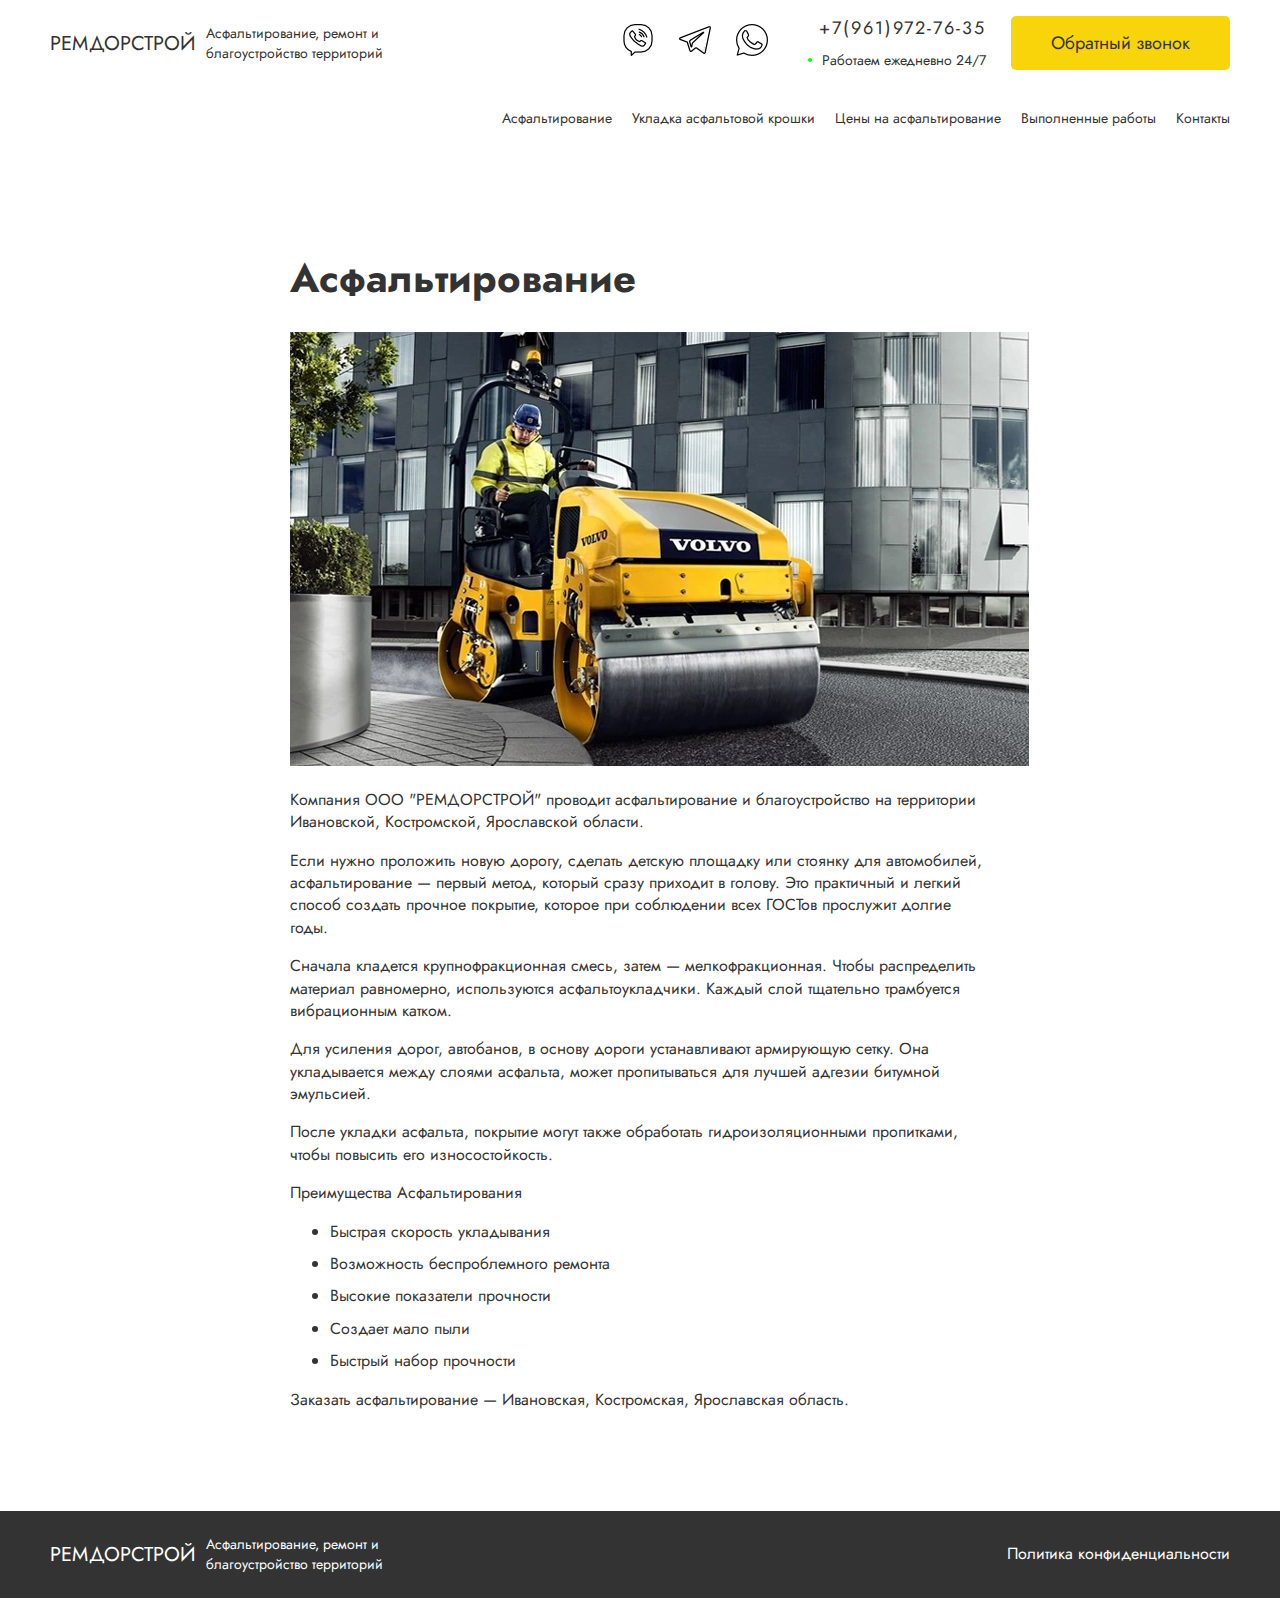
==== asphalt.html @ 8de7c988 "Add files via upload" ====
<!doctype html>
<html lang="ru">

<head>
    <meta charset="utf-8">
    <title>Асфальтирование</title>
    <meta name="description" content="">
    <meta name="viewport" content="width=device-width, initial-scale=1.0">

    <meta property="og:title" content="">
    <meta property="og:type" content="">
    <meta property="og:url" content="">
    <meta property="og:image" content="">
    <meta property="og:site_name" content="" />
    <meta property="og:description" content="" />
    <!-- font -->
    <link rel="preconnect" href="https://fonts.googleapis.com">
    <link rel="preconnect" href="https://fonts.gstatic.com" crossorigin>
    <link href="https://fonts.googleapis.com/css2?family=Jost:wght@400;500&display=swap" rel="stylesheet">
    <!-- Place favicon.ico in the root directory -->
    <link rel="apple-touch-icon" sizes="180x180" href="/apple-touch-icon.png">
    <link rel="icon" type="image/png" sizes="32x32" href="/favicon-32x32.png">
    <link rel="icon" type="image/png" sizes="16x16" href="/favicon-16x16.png">
    <link rel="manifest" href="/site.webmanifest">
    <link rel="mask-icon" href="/safari-pinned-tab.svg" color="#5bbad5">
    <meta name="msapplication-TileColor" content="#da532c">
    <meta name="theme-color" content="#ffffff">


    <link rel="stylesheet" href="css/normalize.css">
    <link rel="stylesheet" href="css/base.css">
    <link rel="stylesheet" href="css/main.css">
    <link rel="stylesheet" href="css/article.css">
</head>

<body>
    <div class="hero-top-menu">
        <div class="logo-container">
            <a class="logo" href="index.html">
                <span>РЕМДОРСТРОЙ</span>
            </a>
            <p class="logo-subtitle">Асфальтирование, ремонт и благоустройство территорий</p>
        </div>
        <div class="top-menu-info">
            <div class="hero-social">
                <a class="viber" href="viber://chat?number=%2B79619727635"><img src="img/icon/viber_b.png" alt=""></a>
                <a class="tg" href="tg://resolve?domain=<USERNAME>"><img src="img/icon/telegram_b.png" alt=""></a>
                <a class="whapp" href="https://wa.me/+79619727635"><img src="img/icon/whatsapp_b.png" alt=""></a>
            </div>

            <div class="phone">
                <a class="header-tel" href="tel:+79619727635">+7(961)972-76-35</a>
                <p><span>
                        <svg width="24" height="24" viewBox="0 0 24 10" fill="none" version="1.1" id="svg4"
                            xmlns="http://www.w3.org/2000/svg" xmlns:svg="http://www.w3.org/2000/svg">
                            <defs id="defs8" />
                            <path
                                d="M14 12C14 13.1046 13.1046 14 12 14C10.8954 14 10 13.1046 10 12C10 10.8954 10.8954 10 12 10C13.1046 10 14 10.8954 14 12Z"
                                fill="black" id="path2" style="fill:#00ff00" />
                        </svg>
                    </span>
                    Работаем ежедневно 24/7</p>
            </div>
            <!-- <div class="phone-additional">

        </div> -->
            <div class="callback">
                <a class="js-modal-trigger link" href="index.html#form">Обратный звонок</a>
            </div>
        </div>
    </div>
    <nav class="desktop-menu">

        <div class="link-nav">
            <a href="asphalt.html"> <span class="">Асфальтирование</span></a>
            <a href="ukladka-asfaltovoj-kroshki.html"> <span class="">Укладка асфальтовой крошки</span></a>
            <a href="index.html#price"> <span class="">Цены на асфальтирование</span></a>
            <a href="gallery.html"> <span class="">Выполненные работы</span></a>
            <a href="contacts.html"> <span class="">Контакты</span></a>
        </div>
    </nav>
    <nav class="mobile-menu">

        <div class="logo-container">
            <a class="logo" href="index.html">
                <span>РЕМДОРСТРОЙ</span>
            </a>
            <p class="logo-subtitle">Асфальтирование, ремонт и благоустройство территорий</p>
        </div>
        <input type="checkbox" id="checkbox" class="mobile-menu__checkbox">
        <label for="checkbox" class="mobile-menu__btn">
            <span class="mobile-menu__icon"></span>
        </label>
        <div class="mobile-menu__container">
            <ul class="mobile-menu__list">
                <li class="mobile-menu__item"><a href="asphalt.html" class="mobile-menu__link">Асфальтирование</a></li>
                <li class="mobile-menu__item"><a href="ukladka-asfaltovoj-kroshki.html"
                        class="mobile-menu__link">Укладка асфальтовой крошки</a></li>
                <li class="mobile-menu__item"><a href="index.html#price" class="mobile-menu__link">Цены на
                        асфальтирование</a></li>
                <li class="mobile-menu__item"><a href="gallery.html" class="mobile-menu__link">Выполненные работы</a></li>
                <li class="mobile-menu__item"><a href="contacts.html" class="mobile-menu__link">Контакты</a></li>
            </ul>
            <ul class="mobile-menu__list mobile-menu__list">
                <li class="mobile-menu__item"><a href="tel:+79619727635" class="mobile-menu__link">+7(961)972-76-35</a>
                </li>
            </ul>

            <div class="mobile-menu-social">
                <a class="viber-f" href="viber://chat?number=%2B79619727635"><img src="img/icon/viber.png" alt=""></a>
                <a class="tg-f" href="tg://resolve?domain=<USERNAME>"><img src="img/icon/telegram.png" alt=""></a>
                <a class="whapp-f" href="https://wa.me/+79619727635"><img src="img/icon/whatsapp.png" alt=""></a>
            </div>
        </div>
    </nav>

    <article>
        <h1>Асфальтирование</h1>
        <img src="img/article-asphalt.webp">
        <p>Компания ООО "РЕМДОРСТРОЙ" проводит асфальтирование и благоустройство на территории Ивановской, Костромской,
            Ярославской области.
        </p>
        <p>Если нужно проложить новую дорогу, сделать детскую площадку или стоянку для автомобилей, асфальтирование —
            первый метод, который сразу приходит в голову. Это практичный и легкий способ создать прочное покрытие,
            которое при соблюдении всех ГОСТов прослужит долгие годы.
        </p>
        <p>
            Сначала кладется крупнофракционная смесь, затем — мелкофракционная. Чтобы распределить материал равномерно,
            используются асфальтоукладчики. Каждый слой тщательно трамбуется вибрационным катком.
        </p>
        <p>Для усиления дорог, автобанов, в основу дороги устанавливают армирующую сетку. Она укладывается между слоями
            асфальта, может пропитываться для лучшей адгезии битумной эмульсией.
        </p>
        <p>После укладки асфальта, покрытие могут также обработать гидроизоляционными пропитками, чтобы повысить его
            износостойкость.
        </p>
        <p>Преимущества Асфальтирования</p>
        <ul>
            <li>Быстрая скорость укладывания</li>
            <li>Возможность беспроблемного ремонта</li>
            <li>Высокие показатели прочности</li>
            <li>Создает мало пыли</li>
            <li>Быстрый набор прочности</li>
        </ul>
        <p>Заказать асфальтирование — Ивановская, Костромская, Ярославская область.</p>
    </article>
    <footer>
        <div class="logo-container">
          <a class="logo" href="index.html">
            <span>РЕМДОРСТРОЙ</span>
          </a>
          <p class="logo-subtitle">Асфальтирование, ремонт и благоустройство территорий</p>
        </div>
        <div class="rule">
          <a href="privacy.html">Политика конфиденциальности</a>
        </div>
      </footer>
    <script src="js/main.js"></script>

<!-- Yandex.Metrika counter -->
<script type="text/javascript" >
    (function(m,e,t,r,i,k,a){m[i]=m[i]||function(){(m[i].a=m[i].a||[]).push(arguments)};
    m[i].l=1*new Date();k=e.createElement(t),a=e.getElementsByTagName(t)[0],k.async=1,k.src=r,a.parentNode.insertBefore(k,a)})
    (window, document, "script", "https://mc.yandex.ru/metrika/tag.js", "ym");
  
    ym(89414287, "init", {
         clickmap:true,
         trackLinks:true,
         accurateTrackBounce:true,
         webvisor:true
    });
  </script>
  <noscript><div><img src="https://mc.yandex.ru/watch/89414287" style="position:absolute; left:-9999px;" alt="" /></div></noscript>
  <!-- /Yandex.Metrika counter -->

  <script type="text/javascript">
    var ZCallbackWidgetLinkId  = 'af425154e6a7fabfdf78d7e487f464d5';
    var ZCallbackWidgetDomain  = 'my.zadarma.com';
    (function(){
        var lt = document.createElement('script');
        lt.type ='text/javascript';
        lt.charset = 'utf-8';
        lt.async = true;
        lt.src = 'https://' + ZCallbackWidgetDomain + '/callbackWidget/js/main.min.js';
        var sc = document.getElementsByTagName('script')[0];
        if (sc) sc.parentNode.insertBefore(lt, sc);
        else document.documentElement.firstChild.appendChild(lt);
    })();
    </script>

</body>

</html>
---- css/base.css ----
.pd140-50 {
    padding: 140px 50px;
}
.pd70-30 {
    padding: 70px 30px;
}

.link-nav {
    justify-self: right;
}

.link-nav>a{
    text-decoration: none;
}

.desktop-menu {
    display: grid;
    grid-template-columns: 1fr;
    padding: 20px 50px;
    align-items: center;
}

.desktop-menu a {
    margin-left: 15px;
    position: relative;
    z-index: 1;
    font-size: 14px;
}

.desktop-menu .link-nav a::after {
    display: block;
    position: absolute;
    left: 0; /*изменить на right:0;, чтобы изменить направление подчёркивания */
    width: 0; /*задаём длинну линии до наведения курсора*/
    height: 8px; /*задаём ширину линии*/
    content: "";
    transition: width 0.3s ease-out; /*задаём время анимации*/
    bottom: 4px;
    z-index: -1;
}

.desktop-menu .link-nav a:hover:after, .desktop-menu .link-nav a:focus:after {
    width: 60%;
}

.mobile-menu {
    position: fixed;
    display: none;
    align-items: center;
    padding: 10px 50px;
    top: 0;
    left: 0;
    right: 0;
    height: 50px;
    z-index: 9999999;
    justify-content: space-between
}

.mobile-menu__btn {
    position: relative;
    display: flex;
    align-items: center;
    justify-content: center;
    width: 35px;
    height: 30px;
    cursor: pointer;
    transition: 0.4s;
}

.mobile-menu__icon {
    display: block;
    position: relative;
    background:#f8d40b;
    width: 90%;
    height: 4px;
    transition: 0.4s;
}

.mobile-menu__icon::after, .mobile-menu__icon::before {
    content: "";
    display: block;
    position: absolute;
    background: #f8d40b;
    width: 100%;
    height: 4px;
    transition: 0.4s;
}

.mobile-menu__icon::after {
    top: 8px;
}

.mobile-menu__icon::before {
    top: -8px;
}

.mobile-menu__container {
    position: fixed;
    text-align: center;
    display: flex;
    align-items: center;
    justify-content: center;
    top: 60px;
    left: 0;
    right: 0;
    z-index: 999;
    height: 0;
    opacity: 1;
    transition: 0.5s;
    transition-delay: 0.2s;
    overflow: hidden;
    background-color: #333;
    flex-flow: column
}

.mobile-menu__list {
    transition: 0.5s;
    transition-delay: 0.5s;
    list-style: none;
    padding-left: 0;
    margin-top: 0px;
    border-bottom: 1px solid #f8d50b42;
}

.mobile-menu__item {
    font-size: 18px;
    padding-bottom: 15px;
}

.mobile-menu__link {
    text-decoration: none;
    color: #ffffff;
}
.mobile-menu__link:hover {
    color: #f8d40b;
}

.mobile-menu__checkbox {
    display: none;
}
/**/

.mobile-menu__checkbox:checked ~ .mobile-menu__nav {
    opacity: 1;
    transition-delay: 0s;
}

.mobile-menu__checkbox:checked ~ .mobile-menu__container {
    height: 100%;
    transition-delay: 0s;
}

.mobile-menu__checkbox:checked ~ .mobile-menu__btn .mobile-menu__icon {
    background: transparent;
}

.mobile-menu__checkbox:checked ~ .mobile-menu__btn .mobile-menu__icon::before, .mobile-menu__checkbox:checked ~ .mobile-menu__btn .mobile-menu__icon::after {
    top: 0;
}

.mobile-menu__checkbox:checked ~ .mobile-menu__btn .mobile-menu__icon::after {
    transform: rotate(-45deg);
    -webkit-transform: rotate(-45deg);
}

.mobile-menu__checkbox:checked ~ .mobile-menu__btn .mobile-menu__icon::before {
    transform: rotate(45deg);
    -webkit-transform: rotate(45deg);
}


@media (max-width: 1040px) {
    .mobile-menu {
        display: flex;
        background-color: #333
    }

    .desktop-menu, .hero-top-menu {
        display: none!important;
    }
}
@media (max-width: 600px) {
    .mobile-menu {
        padding: 10px;
    }
}

/* form */

.form-container {
    margin: 100px auto;
    border-radius: 15px;
    background-color: #333;
    padding: 20px 20px 30px 20px;
    text-align: center;
    max-width: 800px
}
.form-container label,.form-container a,.form-container h2{
    color: #fff
}
.form-inputs-container {
    display: flex;
    align-items: center;
    gap: 10px;
    justify-content: center;
}
.form-container h2{
    margin: 10px;
}

  .form-input {
    margin-top: 20px;
    padding: 14px 24px;
    border: none;
    background-color: #fff;
    border-radius: 5px;
  }
  
  .form-link {
    background-color: #333;
    margin-top: 20px;
    padding: 14px 24px;
    border-radius: 5px;
    color: #fff;
  }
  
  
  .form-input {
    outline: none !important;
    border: 1px solid #333;
    width: 200px;
  }
  .form-input:active, .form-input:hover, .form-input:target, .form-input:focus {
    outline: none !important;
  }
  
  .form-link {
    outline: none !important;
    border: none;
    height: 50px;
    background-color: #f8d40b;
    color: #333
  }
  .form-link:hover {
    background-color: #f8d50bbb;
  }
  .form-link:active, .form-link:hover, .form-link:target, .form-link:focus {
    outline: none !important;
    border: none;
  }
  
  .form-link-container {
    margin-top: 10px;
  }
  @media (max-width: 950px) {
    .form-container {
        margin: 100px 50px
    }
}
  @media (max-width: 750px) {
    .form-container {
        margin: 100px 10px
    }
    .form-inputs-container {
      display: flex;
      align-items: unset;
      gap: 10px;
      flex-flow: column;
    }
  
    .form-input {
      width: auto;
    }
  
    .modal__container {
      padding-left: 10px;
      padding-right: 10px;
    }
  }

  @media (max-width: 600px) {
    .form-container {
        margin: 100px 10px
    }
  }

  @media (max-width: 550px) {
    .form-inputs-container {
    text-align: center;
  }
  .form-input, .form-link {
    width: auto;
  }
  }
---- css/main.css ----
.form-container {
  display: none;
}

* {
  font-family: "Jost", sans-serif;
  line-height: 1.4;
  color: #333;
}

a {
  text-decoration: none;
}

h1 {
  font-size: 40px;
}

h2 {
  font-size: 30px;
}

h3 {
  font-size: 20px;
}

li {
  margin-top: 10px;
}

.hero-container {
  height: 100vh;
  background: url("../img/hero2.webp") no-repeat 50% 50%;
  background-size: cover;
}
.hero-container * {
  color: #fff;
}

.hero-info-container {
  padding: 100px 50px;
  width: 70vw;
}
.hero-info-container p {
  font-size: 20px;
}

.phone-info-container {
  margin: 50px 50px;
  display: none;
}

.hero-top-menu {
  display: flex;
  justify-content: space-between;
  align-items: center;
  padding: 10px 50px 10px 50px;
}
.hero-top-menu .phone {
  display: flex;
  flex-flow: column;
  margin-right: 25px;
}
.hero-top-menu .phone a {
  font-size: 18px;
  align-self: flex-end;
  letter-spacing: 2px;
}
.hero-top-menu .phone p {
  display: flex;
  align-items: flex-end;
  margin: 0;
  font-size: 14px;
}

.hero-social {
  margin-right: 20px;
}

.viber img {
  padding: 10px;
}
.viber img:hover {
  border-radius: 5px;
  background-color: #7360f2;
}

.whapp img {
  padding: 10px;
}
.whapp img:hover {
  border-radius: 5px;
  background-color: #43d854;
}

.tg img {
  padding: 10px;
}
.tg img:hover {
  border-radius: 5px;
  background-color: #28a8ea;
}

.viber-f img {
  padding: 5px;
  border-radius: 5px;
  background-color: #7360f2;
}

.whapp-f img {
  padding: 5px;
  border-radius: 5px;
  background-color: #43d854;
}

.tg-f img {
  padding: 5px;
  border-radius: 5px;
  background-color: #28a8ea;
}

.callback a {
  padding: 14px 40px;
  border-radius: 5px;
  font-size: 18px;
  background-color: #f8d40b;
  color: #333;
}

.top-menu-info {
  display: flex;
  align-items: center;
}

.logo-container {
  display: flex;
  align-items: center;
}
.logo-container span {
  font-size: 20px;
}
.logo-container p {
  margin-left: 10px;
  font-size: 14px;
  width: 180px;
}

.desktop-menu a {
  position: relative;
  padding-bottom: 3px;
}
.desktop-menu a::after {
  content: "";
  position: absolute;
  width: 100%;
  transform: scaleX(0);
  height: 1.5px;
  bottom: 0;
  left: 0;
  background-color: rgba(248, 213, 11, 0.3490196078);
  transform-origin: bottom right;
  transition: transform 0.25s ease-out;
}
.desktop-menu a:hover::after {
  transform: scaleX(1.1);
  transform-origin: bottom left;
}

.price-container {
  margin: 50px;
}

.about-container {
  margin: 100px 50px;
}

.about {
  display: grid;
  grid-template-columns: 1fr 1fr;
  gap: 20px;
  justify-content: center;
}

.about-img {
  background: url("../img/tre.webp") no-repeat 50% 50%;
  background-size: cover;
}

footer {
  padding: 10px 50px;
  background-color: #333;
  display: flex;
  justify-content: space-between;
  align-items: center;
}
footer * {
  color: #fff;
}

.table-responsive {
  min-height: 0.01%;
  overflow-x: auto;
}

.table {
  width: 100%;
  border-collapse: collapse;
  border-spacing: 0;
}
.table td, .table th {
  background-color: #F3F5EF;
  border: 1px solid #bbb;
  color: #333;
  font-size: 14px;
  padding: 10px;
}
.table tr:nth-child(even) td {
  background-color: rgba(248, 212, 11, 0.0901960784);
}
.table th {
  background-color: #333;
  color: #fff;
  font-size: 18px;
}
.table tr.even:hover td, .table tr:hover td {
  color: #333;
  background-color: #FFFBEF;
}

.tg-bf {
  font-weight: 700;
}

.tg-it {
  font-style: italic;
}

.tg-left {
  text-align: left;
}

.tg-right {
  text-align: right;
}

.tg-center {
  text-align: center;
}

.table-price {
  min-width: 80px;
}

@media screen and (max-width: 1040px) {
  .phone-info-container {
    text-align: center;
    display: block;
  }
  .phone-info-container a {
    font-size: 40px;
  }
  .phone-info-container p {
    font-size: 20px;
  }
}
@media screen and (max-width: 820px) {
  .hero-container {
    min-height: 100vh;
  }

  .hero-info-container {
    text-align: center;
    width: auto;
  }

  .about {
    grid-template-columns: 1fr;
  }

  .about-img {
    display: none;
  }
}
@media screen and (max-width: 600px) {
  .hero-container {
    height: auto;
    padding: 20px 0;
  }

  .about-container {
    margin: 100px 10px;
  }

  .hero-info-container {
    padding: 100px 10px 50px 10px;
    margin: 0 auto;
  }

  .phone-info-container {
    margin: 50px 10px;
  }

  .price-container {
    margin: 10px;
  }

  h1 {
    font-size: 35px;
  }

  h2 {
    font-size: 30px;
  }

  h3 {
    font-size: 25px;
  }

  footer {
    padding: 50px 10px;
    flex-flow: row wrap;
    justify-content: center;
    gap: 10px;
  }
}
@media screen and (max-width: 460px) {
  .table td, .table th {
    font-size: 13px;
  }

  .table-price {
    min-width: 50px;
  }
}
@media screen and (max-width: 380px) {
  .logo-container p {
    margin-left: 5px;
    font-size: 12px;
    width: 155px;
  }
}/*# sourceMappingURL=main.css.map */
---- css/article.css ----
article {
    margin: 100px auto;
    max-width: 700px
}
article img {
    width: auto
}
@media (max-width: 1040px) {
    .logo-container * {
        color: #fff
    }
}
@media (max-width: 800px) {
    article {
        margin: 100px 50px;
    }
    article img {
        width: 100%
    }
}
@media (max-width: 600px) {
    article {
        margin: 100px 10px;
    }
}
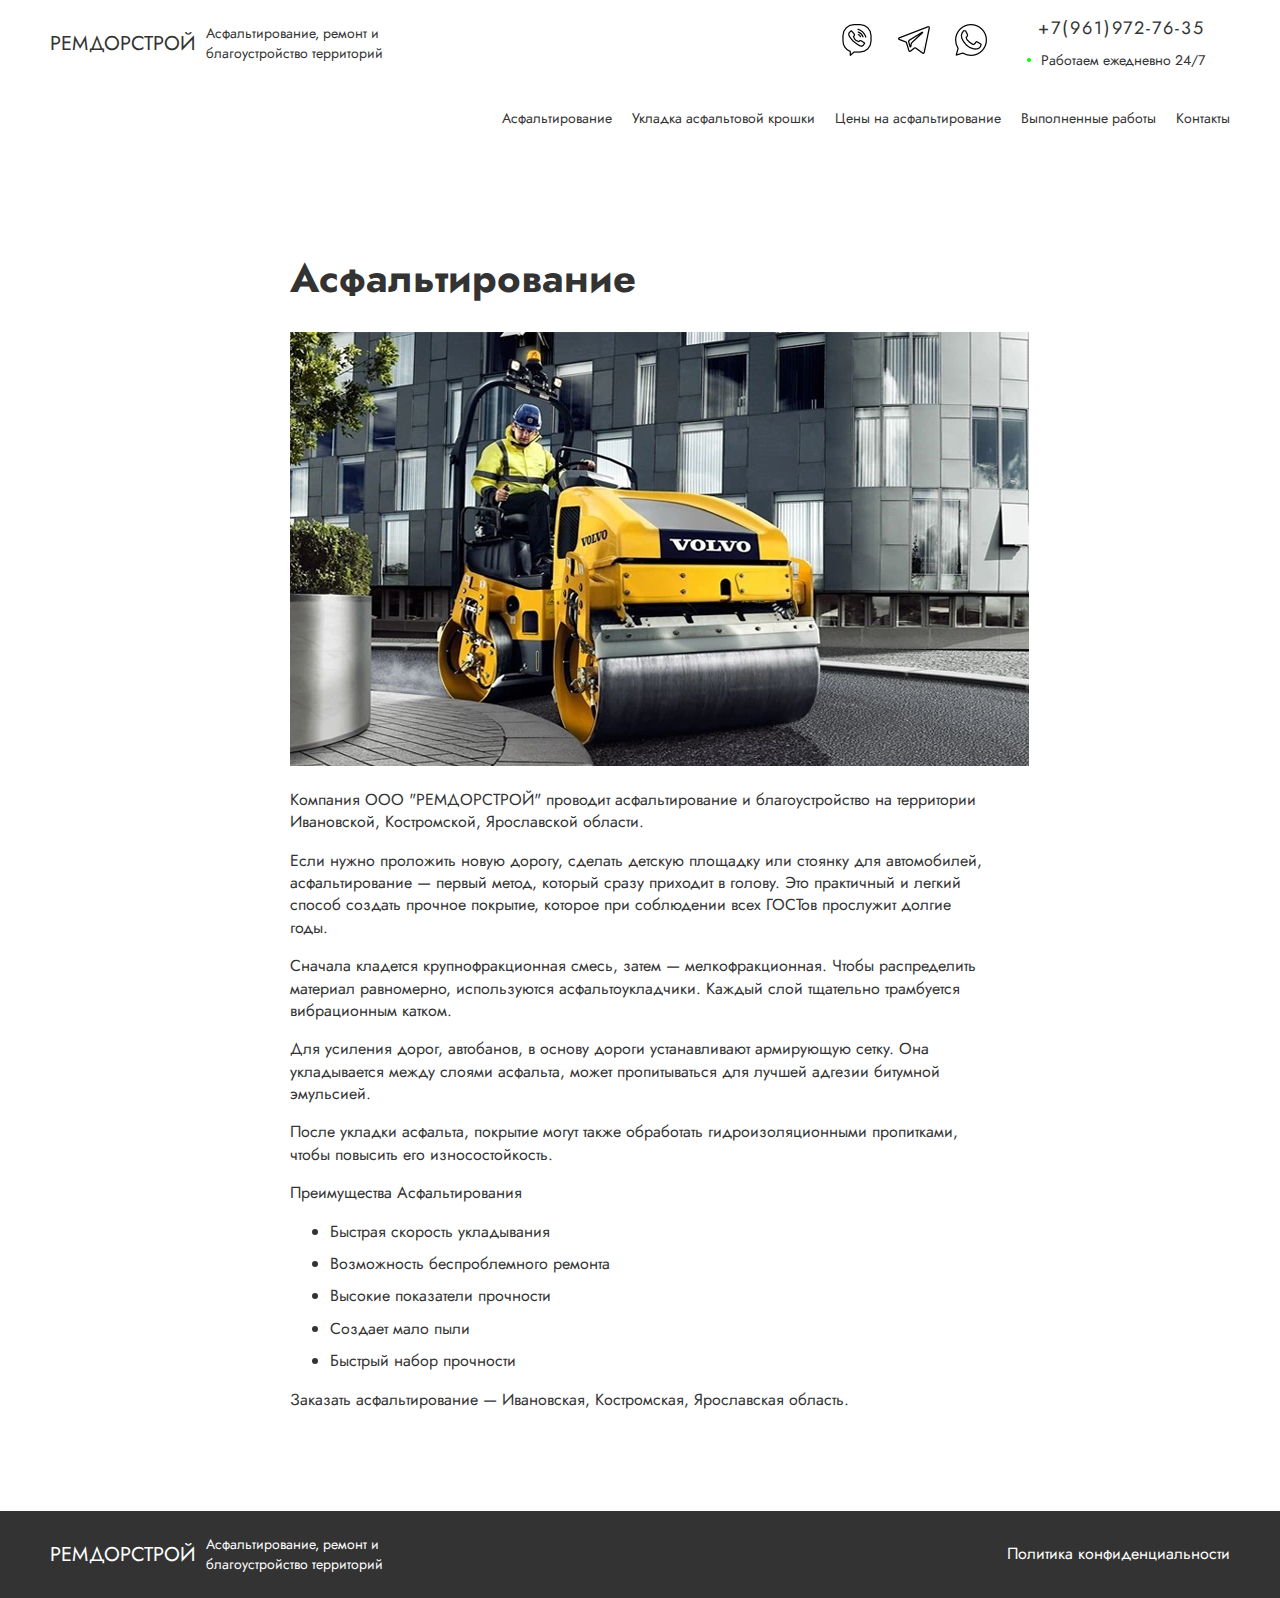
==== commit fce4875f: "Add files via upload" ====
--- a/asphalt.html
+++ b/asphalt.html
@@ -64,9 +64,11 @@
             <!-- <div class="phone-additional">
 
         </div> -->
+		<!--
             <div class="callback">
                 <a class="js-modal-trigger link" href="index.html#form">Обратный звонок</a>
             </div>
+		-->
         </div>
     </div>
     <nav class="desktop-menu">
@@ -173,20 +175,7 @@
   <noscript><div><img src="https://mc.yandex.ru/watch/89414287" style="position:absolute; left:-9999px;" alt="" /></div></noscript>
   <!-- /Yandex.Metrika counter -->
 
-  <script type="text/javascript">
-    var ZCallbackWidgetLinkId  = 'af425154e6a7fabfdf78d7e487f464d5';
-    var ZCallbackWidgetDomain  = 'my.zadarma.com';
-    (function(){
-        var lt = document.createElement('script');
-        lt.type ='text/javascript';
-        lt.charset = 'utf-8';
-        lt.async = true;
-        lt.src = 'https://' + ZCallbackWidgetDomain + '/callbackWidget/js/main.min.js';
-        var sc = document.getElementsByTagName('script')[0];
-        if (sc) sc.parentNode.insertBefore(lt, sc);
-        else document.documentElement.firstChild.appendChild(lt);
-    })();
-    </script>
+
 
 </body>
 
